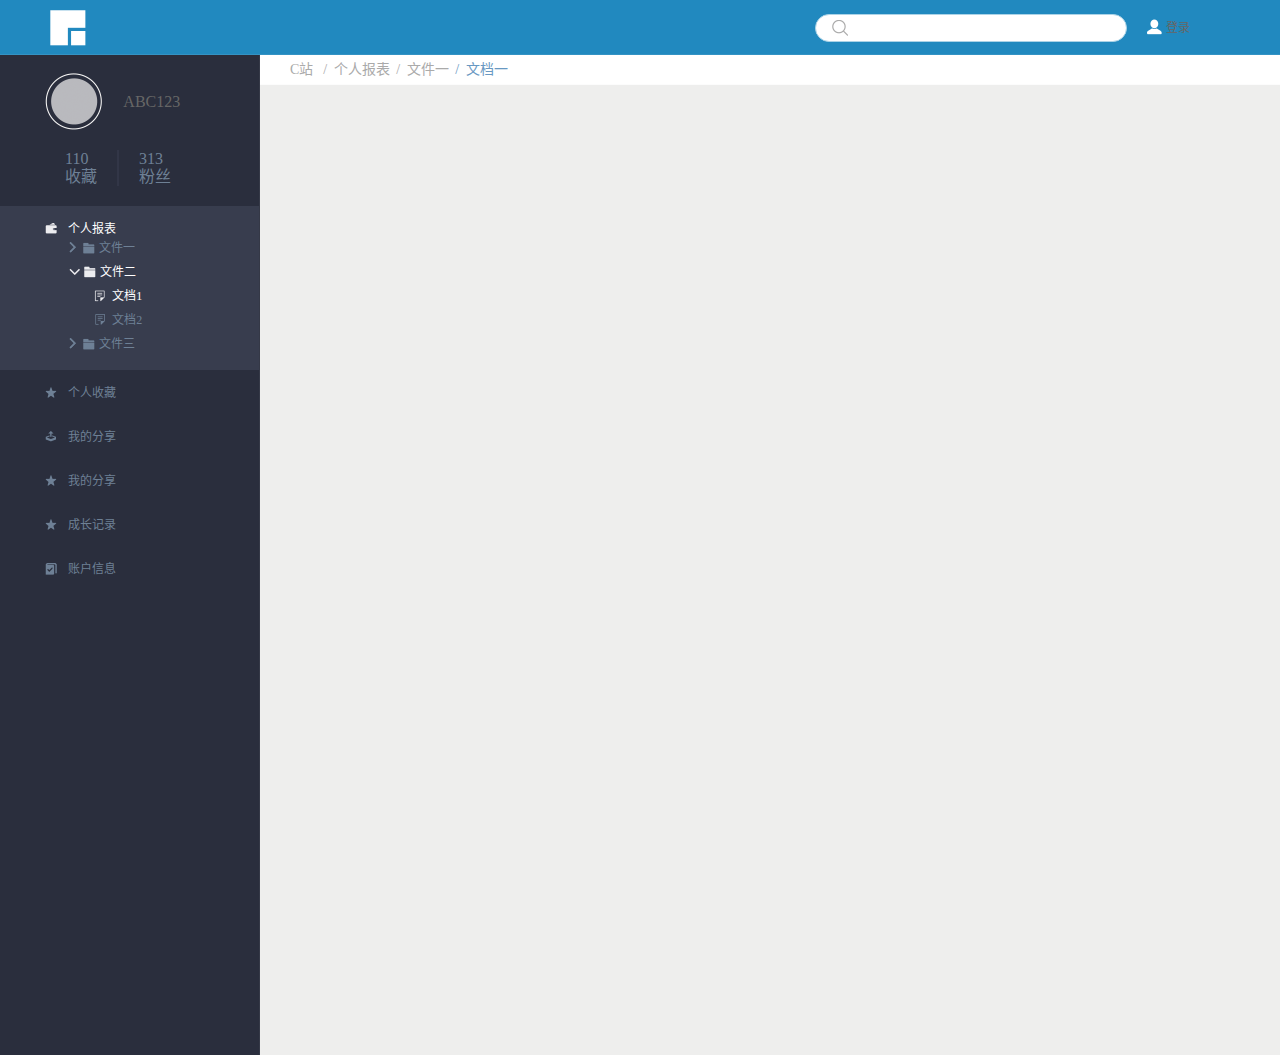
==== task9/index.html @ 03a0ac80 "添加任务9" ====
<!DOCTYPE html>
<html lang="zh-CN">
<head>
    <meta charset="UTF-8">
    <meta http-equiv="x-ua-compatible" content="IE=edge, chrome=1">
    <meta name="renderer" content="webkit">
    <title>task9</title>
    <link href="css/style.css"  rel="stylesheet">
</head>
<body>
	<header>
        <a href="#" class="logo fl">
        	<img src="images/logo.png" width="36" height="36" alt="">
        </a>
        <div class="login-box fr">
        	<div class="login-pic">
        		<img src="images/person.png" width="16" height="16" alt="">
        	</div>
        	<a href="#" class="login">登录</a>
        </div>
        <div class="search-box fr">
            <input type="text" class="search">
            <input type="submit" value="" class="search-submit">
        </div>   
    </header>
    <div class="container">
    	<div class="mainl fl fix">
    		<div class="avatar-box">
    			<div class="avatar">
    				<img src="images/avatar.png" width="57" height="57" alt="">
    			</div>
    			<a href="#" class="person-name">ABC123</a>
    		</div>
    		<div class="zl-box fix">
    			<a href="#">110<br/>收藏</a>
    			<a href="#">313<br/>粉丝</a>
    		</div>
    		<div class="l-list fix">
				<div class="item item-selected">
					<div class="item-icon item-icon1">
						<img src="images/l-list1.png" width="12" height="11" alt="">
					</div>
					<div class="item-text item-text1">个人报表</div>
					<div class="item-list">
						<dl>
							<dt>
								<div class="item-list-icon1"><img src="images/l-left.png" alt=""></div>
								<div class="item-list-icon2"><img src="images/l-box.png" alt=""></div>
								<div class="item-list-text">文件一</div>
							</dt>
						</dl>
						<dl>
							<dt>
								<div class="item-list-icon1 item-list-icon-down">
									<img src="images/l-down.png" alt="">
								</div>
								<div class="item-list-icon2"><img src="images/l-box1.png" alt=""></div>
								<div class="item-list-text item-list-text1">文件二</div>
							</dt>
							<dd>
								<div class="item-list-icon1">
									<img src="images/l-file1.png" alt="">
								</div>
								<div class="item-list-text item-list-text1">文档1</div>
							</dd>
							<dd>
								<div class="item-list-icon1">
									<img src="images/l-file.png" alt="">
								</div>
								<div class="item-list-text">文档2</div>
							</dd>
						</dl>
						<dl>
							<dt>
								<div class="item-list-icon1"><img src="images/l-left.png" alt=""></div>
								<div class="item-list-icon2"><img src="images/l-box.png" alt=""></div>
								<div class="item-list-text">文件三</div>
							</dt>
						</dl>
					</div>
				</div>
				<div class="item">
					<div class="item-icon item-icon1">
						<img src="images/l-list2.png" width="12" height="11" alt="">
					</div>
					<div class="item-text">个人收藏</div>
				</div>
				<div class="item">
					<div class="item-icon item-icon1">
						<img src="images/l-list3.png" width="12" height="11" alt="">
					</div>
					<div class="item-text">我的分享</div>
				</div>
				<div class="item">
					<div class="item-icon item-icon1">
						<img src="images/l-list2.png" width="12" height="11" alt="">
					</div>
					<div class="item-text">我的分享</div>
				</div>
				<div class="item">
					<div class="item-icon item-icon1">
						<img src="images/l-list2.png" width="12" height="11" alt="">
					</div>
					<div class="item-text">成长记录</div>
				</div>
				<div class="item">
					<div class="item-icon item-icon1">
						<img src="images/l-list4.png" width="12" height="12" alt="">
					</div>
					<div class="item-text">账户信息</div>
				</div>
    		</div>
    	</div>
    	<div class="mainr">
    		<div class="mainr-top">
    			<ul>
    				<li>
    					<a href="#">C站</a>
    				</li>
    				<li>
    					<a href="#">/&nbsp;&nbsp;个人报表</a>
    				</li>
    				<li>
    					<a href="#">/&nbsp;&nbsp;文件一</a>
    				</li>
    				<li class="on">
    					<a href="#">/&nbsp;&nbsp;文档一</a>
    				</li>
    			</ul>
    		</div>
    	</div>
    </div>
</body>
</html>
---- task9/css/style.css ----
/*整站样式*/
html,body,dl,dd,img,form,div,ul,ol,li,h1,h2,h3,h4,h5,h6,p{margin:0;padding:0; border:0;}
body{font-size: 12px;font-family: '微软雅黑', Arial;}
input{padding: 0;font-family: '微软雅黑', Arial;}
h1,h2,h3,h4,h5,h6{font-weight: normal;}
ul,ol,li{ list-style-type:none;}
img{border:0;vertical-align:middle}
select,input,select{vertical-align:middle;outline: none;}
table{border-collapse:collapse;border-spacing:0}
iframe{border:none;}
a:link{color:#666666;text-decoration:none;}
a:visited{/*color:#666666;*/text-decoration:none;}
a:hover{/*color:#0093ff;*/text-decoration:none;}
a:active{color:#0093ff;text-decoration:none;}
.h{display:none;visibility:visible;}
.wrap{border: 0;padding:0;width:1100px;margin:0 auto;*zoom:1;}
.wrap:after{clear: both;content:"";display: table;}
.c{clear:both;font-size:0;line-height:0;height:0;visibility:visible;}
.fix{*zoom:1;}
.fix:after{clear: both;content:"";display: table;}
.fl{float: left;}
.fr{float: right;}
.pors{position: relative;}
/*网页样式*/
header {
	box-sizing: border-box;
	width: 100%;
	min-width: 1200px;
	height: 55px;
	border-bottom: 1px solid #3493c4;
	padding: 0 90px 0 50px;
	background: #2189bf;
}
.logo {
	display: block;
	margin-top: 10px;
}
.login-box {
	margin-top: 18px;
}
.login-pic,.login {
	display: inline-block;
	*display: inline;
	*zoom: 1;
}
.login {
	font-family: '黑体',SimSun;
	font-size: 12px;
	color: #fff;
	vertical-align: middle;
}
.search-box {
	position: relative;
	margin: 14px 20px 0 0;
}
.search {
	width: 312px;
	height: 28px;
	line-height: 28px;
	padding-left: 40px;
	box-sizing: border-box;
	border-radius: 14px;
	border: 1px solid #abd3e7;
}
.search-submit {
	position: absolute;
	top: 6px;
	left: 17px;
	border: none;
	width: 16px;
	height: 16px;
	background: url(../images/search.png) no-repeat;
	cursor: pointer;
}
.container {
	min-width: 1200px;
	height: 1000px;/*暂时高度，调试用*/
}
.mainl {
	box-sizing: border-box;
	width: 260px;
	height: 100%;
	border-right: 1px solid #353947;
	background: #2a2e3d;
}
.avatar-box {
	/*text-align: center;*/
	margin-top: 18px;
}
.avatar {
	width: 57px;
	height: 57px;
	margin-left: 45px;
	display: inline-block;
	*display: inline;
	*zoom: 1;
	cursor: pointer;
}
.person-name {
	display: inline-block;
	*display: inline;
	*zoom: 1;
	font-family: '黑体',SimHei;
	font-size: 16px;
	color: #fff;
	vertical-align: middle;
	margin-left: 18px;
}
.zl-box {
	margin: 20px 0;
}
.zl-box a {
	display: block;
	float: left;
	padding: 0 20px;
}
.zl-box a:first-child {
	border-right: 2px solid #323647;
	margin-left: 45px;
}
.zl-box a {
	font-family: '黑体',SimHei;
	font-size: 16px;
	line-height: 18px;
	color: #6e8095;
}
.l-list {
	
}
.item {
	padding: 15px 0 15px 45px;
	box-sizing: border-box;
}
.item-selected {
	background: #383d4e;
}
.item-icon,.item-text {
	display: inline-block;
	*display: inline;
	*zoom: 1;
}
.item-text {
	font-family: '黑体',SimHei;
	font-size: 12px;
	line-height: 12px;
	color: #6e8095;
	vertical-align: middle;
	margin-left: 8px;
}
.item-text1 {
	color: #fff;
}
.item-list dl dt {
	padding: 5px 0;
}
.item-list dl {
	margin-left: 24px;
}
.item-list-icon1,.item-list-icon2,.item-list-text {
	display: inline-block;
	*display: inline;
	*zoom: 1;
}
.item-list-icon1 {
	margin-right: 4px;
}
.item-list-icon-down {
	margin-right: 1px;
}
.item-list-text {
	font-family: '黑体',SimHei;
	font-size: 12px;
	line-height: 12px;
	color: #6e8095;
	vertical-align: middle;
}
.item dl dd {
	margin-left: 25px;
	padding: 5px 0;
}
.item-list-text1 {
	color: #fff;
}
.mainr {
	height: 100%;
	overflow: hidden;
	background: #eeeeed;
}
.mainr-top {
	width: 100%;
	height: 30px;
	box-sizing: border-box;
	border-bottom: 1px solid #fcfcfc;
	background: #fff;
}
.mainr-top ul li {
	float: left;
	margin-right: 6px;
}
.mainr-top ul li:first-child {
	margin-right: 10px;
	margin-left: 30px;
}
.mainr-top li a {
	font-family: '黑体',SimHei;
	font-size: 14px;
	color: #aaaaaa;
	line-height: 30px;
}
.mainr-top li a:hover {
	color: #6898c2;
}
.mainr-top .on a {
	color: #6898c2;
}
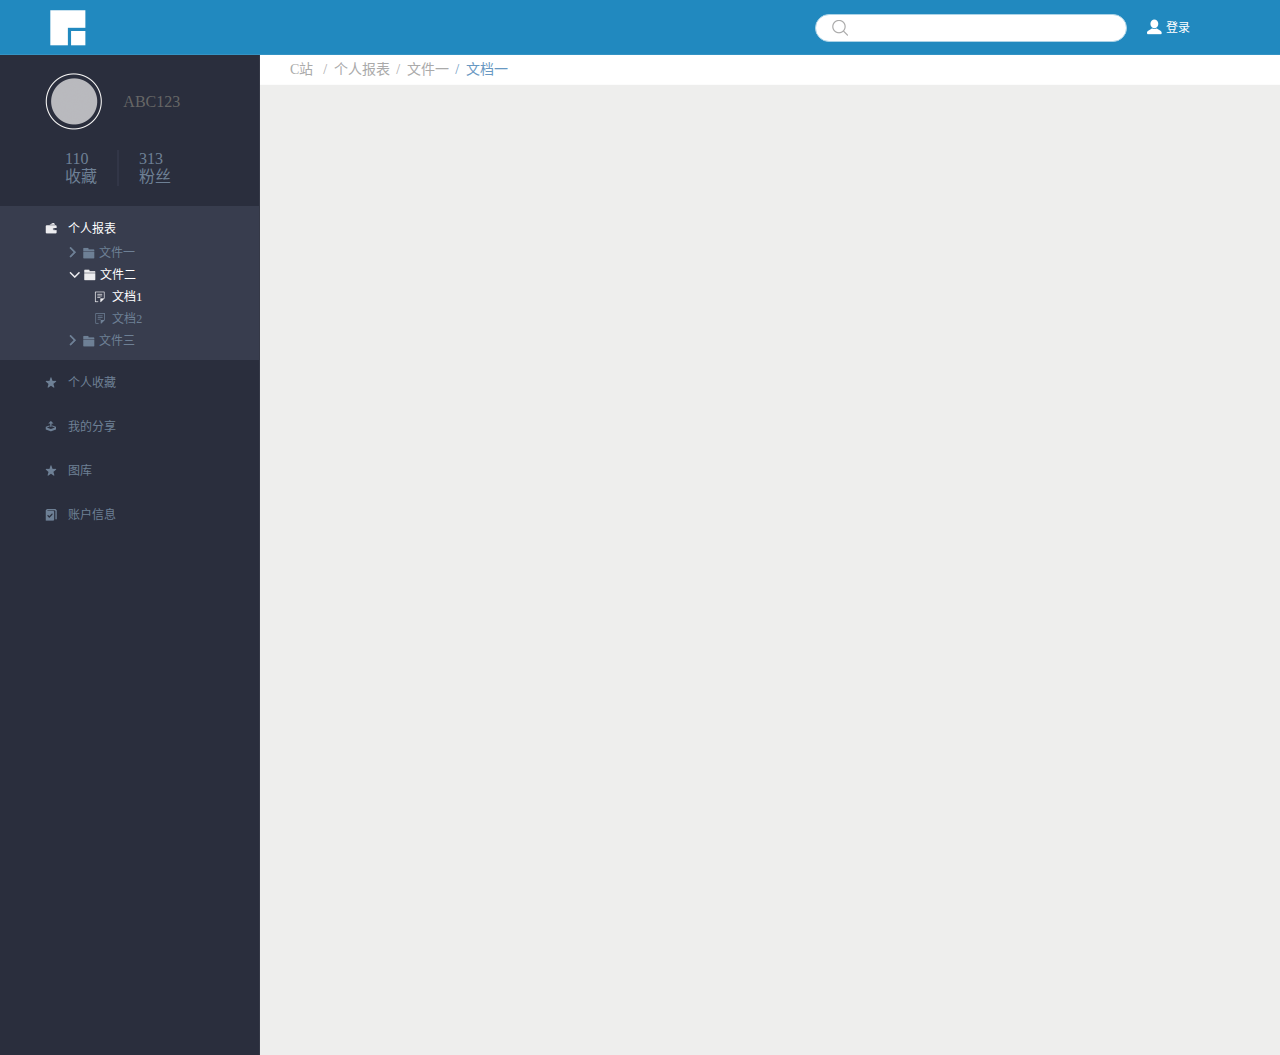
==== commit 66e7d7a9: "添加页面的注释，解释思路，优化下左边列表的方式" ====
--- a/task9/index.html
+++ b/task9/index.html
@@ -24,6 +24,7 @@
         </div>   
     </header>
     <div class="container">
+        <!-- 页面左边容器开始 -->
     	<div class="mainl fl fix">
     		<div class="avatar-box">
     			<div class="avatar">
@@ -35,12 +36,17 @@
     			<a href="#">110<br/>收藏</a>
     			<a href="#">313<br/>粉丝</a>
     		</div>
+            <!-- 列表容器开始 -->
     		<div class="l-list fix">
+                <!-- 列表开始 -->
 				<div class="item item-selected">
-					<div class="item-icon item-icon1">
-						<img src="images/l-list1.png" width="12" height="11" alt="">
-					</div>
-					<div class="item-text item-text1">个人报表</div>
+					<div class="item-box">
+                        <div class="item-icon item-icon1">
+                            <img src="images/l-list1.png" width="12" height="11" alt="">
+                        </div>
+                        <div class="item-text item-text1">个人报表</div>               
+                    </div>
+                    <!-- 列表下拉展示开始 -->
 					<div class="item-list">
 						<dl>
 							<dt>
@@ -78,39 +84,45 @@
 							</dt>
 						</dl>
 					</div>
+                    <!-- 列表下拉展示结束 -->
+				</div>
+                <!-- 列表结束 -->
+				<div class="item">
+                    <div class="item-box">
+                        <div class="item-icon item-icon1">
+                            <img src="images/l-list2.png" width="12" height="11" alt="">
+                        </div>
+                        <div class="item-text">个人收藏</div>
+                    </div>            
+                </div>
+				<div class="item">
+					<div class="item-box">
+                        <div class="item-icon item-icon1">
+                            <img src="images/l-list3.png" width="12" height="11" alt="">
+                        </div>
+                        <div class="item-text">我的分享</div>               
+                    </div>
 				</div>
 				<div class="item">
-					<div class="item-icon item-icon1">
-						<img src="images/l-list2.png" width="12" height="11" alt="">
-					</div>
-					<div class="item-text">个人收藏</div>
+					<div class="item-box">
+                        <div class="item-icon item-icon1">
+                            <img src="images/l-list2.png" width="12" height="11" alt="">
+                        </div>
+                        <div class="item-text">图库</div>               
+                    </div>
 				</div>
 				<div class="item">
-					<div class="item-icon item-icon1">
-						<img src="images/l-list3.png" width="12" height="11" alt="">
-					</div>
-					<div class="item-text">我的分享</div>
-				</div>
-				<div class="item">
-					<div class="item-icon item-icon1">
-						<img src="images/l-list2.png" width="12" height="11" alt="">
-					</div>
-					<div class="item-text">我的分享</div>
-				</div>
-				<div class="item">
-					<div class="item-icon item-icon1">
-						<img src="images/l-list2.png" width="12" height="11" alt="">
-					</div>
-					<div class="item-text">成长记录</div>
-				</div>
-				<div class="item">
-					<div class="item-icon item-icon1">
-						<img src="images/l-list4.png" width="12" height="12" alt="">
-					</div>
-					<div class="item-text">账户信息</div>
+					<div class="item-box">
+                        <div class="item-icon item-icon1">
+                            <img src="images/l-list4.png" width="12" height="12" alt="">
+                        </div>
+                        <div class="item-text">账户信息</div>                   
+                    </div>
 				</div>
     		</div>
+            <!-- 列表容器结束 -->
     	</div>
+        <!-- 页面左边容器结束 -->
     	<div class="mainr">
     		<div class="mainr-top">
     			<ul>
--- a/task9/css/style.css
+++ b/task9/css/style.css
@@ -43,7 +43,7 @@
 	*display: inline;
 	*zoom: 1;
 }
-.login {
+a.login {
 	font-family: '黑体',SimSun;
 	font-size: 12px;
 	color: #fff;
@@ -127,8 +127,12 @@
 .l-list {
 	
 }
+.item-box {
+	margin: 10px 0;
+	cursor: pointer;
+}
 .item {
-	padding: 15px 0 15px 45px;
+	padding:5px 0 5px 45px;
 	box-sizing: border-box;
 }
 .item-selected {
@@ -151,7 +155,8 @@
 	color: #fff;
 }
 .item-list dl dt {
-	padding: 5px 0;
+	margin: 8px 0;
+	cursor: pointer;
 }
 .item-list dl {
 	margin-left: 24px;
@@ -175,8 +180,8 @@
 	vertical-align: middle;
 }
 .item dl dd {
-	margin-left: 25px;
-	padding: 5px 0;
+	margin: 5px 0 8px 25px;
+	cursor: pointer;
 }
 .item-list-text1 {
 	color: #fff;
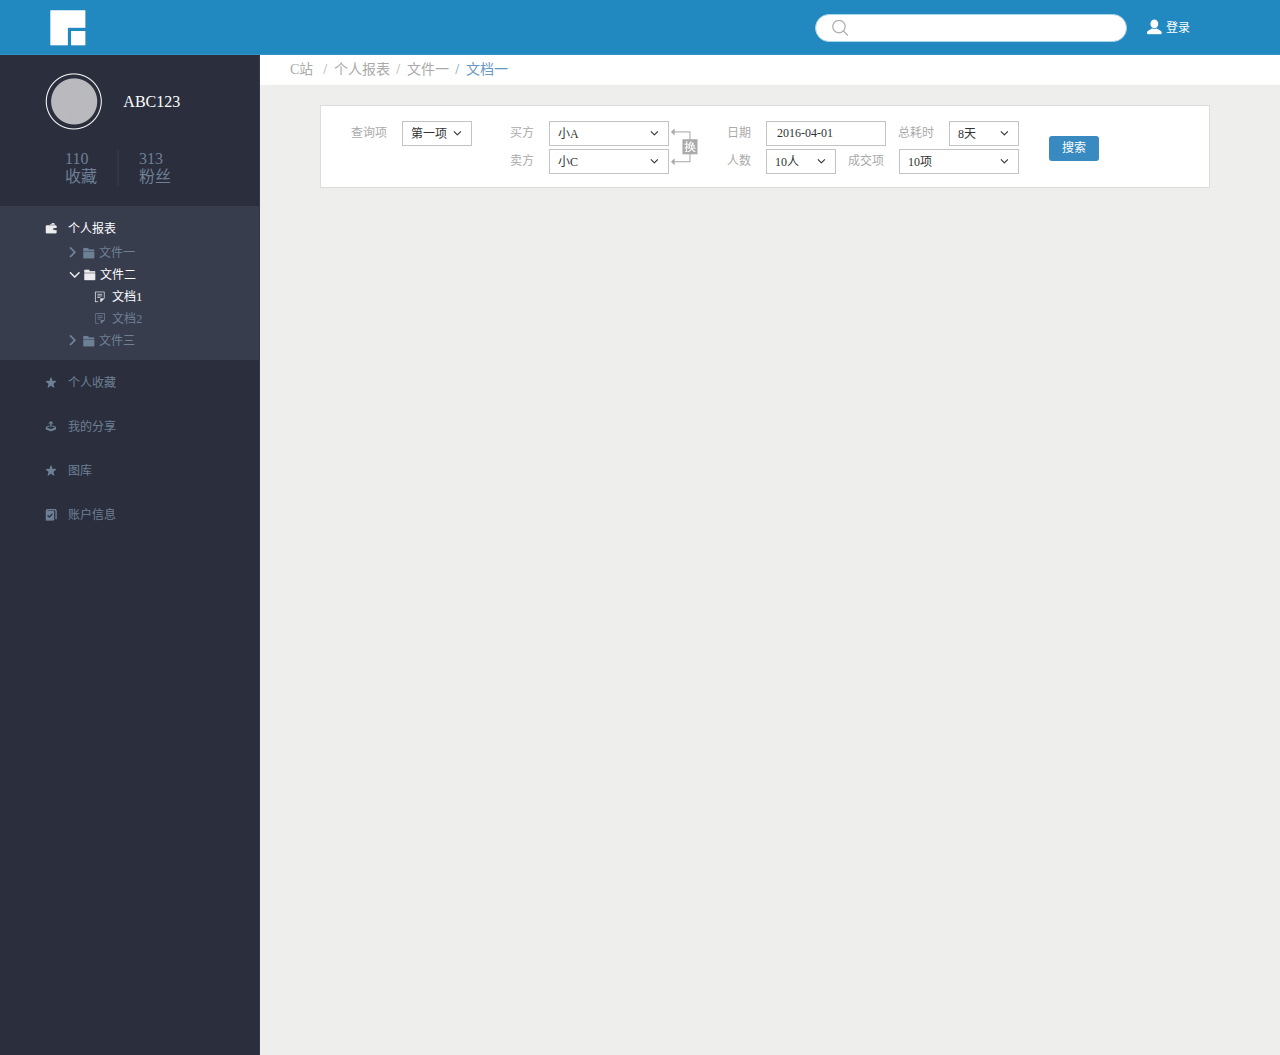
==== commit 9169851c: "添加页面右侧的第一栏内容,修改了右边容器到左边的间距" ====
--- a/task9/index.html
+++ b/task9/index.html
@@ -123,6 +123,7 @@
             <!-- 列表容器结束 -->
     	</div>
         <!-- 页面左边容器结束 -->
+        <!-- 右边容器开始 -->
     	<div class="mainr">
     		<div class="mainr-top">
     			<ul>
@@ -140,7 +141,125 @@
     				</li>
     			</ul>
     		</div>
+    		<!-- 右边固定宽度容器开始 -->
+    		<div class="mainr-box fix">
+    			<!-- 右边搜索内容开始 -->
+    			<div class="mainr-box1 fix">
+    				<div class="mainr-box1-bg">
+    					<img src="images/r-m-1.png" alt="">
+    				</div>
+    				<!-- 搜索选项上开始 -->
+    				<div class="select-box select-box1 fix">
+    					<p>查询项</p>
+    					<form class="mainr-box1-jg1"> 
+    						<a class="btn-select btn-select1" id="btn_select"> 
+    							<span class="cur-select">第一项</span> 
+    							<select> 
+    								<option>第一项</option>
+    					    		<option>第二项</option> 
+    					    		<option>第三项</option> 
+    					    		<option>第四项</option> 
+    					    		<option>第五项</option> 
+    							</select> 
+    						</a> 
+    					</form>
+    					<p>买方</p>
+    					<form class="mainr-box1-jg2"> 
+    						<a class="btn-select btn-select2" id="btn_select"> 
+    							<span class="cur-select">小A</span> 
+    							<select> 
+    								<option>小A</option>
+    								<option>小B</option>
+    					    		<option>小C</option> 
+    					    		<option>小D</option> 
+    					    		<option>小E</option> 
+    					    		<option>小F</option> 
+    							</select> 
+    						</a> 
+    					</form>
+    					<p>日期</p>
+    					<form class="mainr-box1-jg3">
+    						<input type="text" value="2016-04-01" >
+    					</form>
+    					<p>总耗时</p>
+    					<form> 
+    						<a class="btn-select btn-select1" id="btn_select"> 
+    							<span class="cur-select">8天</span> 
+    							<select> 
+    								<option>8天</option> 
+    								<option>10天</option> 
+    								<option>12天</option> 
+    								<option>14天</option> 
+    							</select> 
+    						</a> 
+    					</form>
+    				</div>
+    				<!-- 搜索选项上结束 -->
+    				<!-- 搜索选项下开始 -->
+    				<div class="select-box select-box2 fix">
+    					<p>卖方</p>
+    					<form class="mainr-box1-jg4"> 
+    						<a class="btn-select btn-select2" id="btn_select"> 
+    							<span class="cur-select">小C</span> 
+    							<select> 
+    								<option>小A</option>
+    								<option>小B</option>
+    					    		<option>小C</option> 
+    					    		<option>小D</option> 
+    					    		<option>小E</option> 
+    					    		<option>小F</option> 
+    							</select> 
+    						</a> 
+    					</form>
+    					<p>人数</p>
+    					<form class="mainr-box1-jg5">
+    						<a class="btn-select btn-select1" id="btn_select"> 
+    							<span class="cur-select">10人</span> 
+    							<select> 
+    								<option>10人</option> 
+    								<option>20人</option> 
+    								<option>40人</option> 
+    								<option>50人</option> 
+    								<option>60人</option> 
+    							</select> 
+    						</a> 
+    					</form>
+    					<p>成交项</p>
+    					<form>
+    						<a class="btn-select btn-select2" id="btn_select"> 
+    							<span class="cur-select">10项</span> 
+    							<select> 
+    								<option>10项</option> 
+    								<option>20项</option> 
+    								<option>30项</option> 
+    								<option>40项</option> 
+    							</select> 
+    						</a> 
+    					</form>
+    				</div>
+    				<!-- 搜索选项下结束 -->
+    				<input type="submit" value="搜索" class="mainr-box1-submit">
+    			</div>
+    			<!-- 右边搜索内容结束 -->
+    		</div>
+    		<!-- 右边固定宽度容器结束 -->
     	</div>
+    	<!-- 右边容器结束 -->
     </div>
+    <script>
+        var $$ = function (id) { 
+        return document.getElementById(id); 
+        } 
+        window.onload = function () { 
+            var btnSelect = $$("btn_select"); 
+            var curSelect = btnSelect.getElementsByTagName("span")[0]; 
+            var oSelect = btnSelect.getElementsByTagName("select")[0]; 
+            var aOption = btnSelect.getElementsByTagName("option"); 
+            oSelect.onchange = function () { 
+            var text=oSelect.options[oSelect.selectedIndex].text; 
+            curSelect.innerHTML = text; 
+            } 
+        } 
+    </script>    
 </body>
 </html>--- a/task9/css/style.css
+++ b/task9/css/style.css
@@ -96,7 +96,7 @@
 	*zoom: 1;
 	cursor: pointer;
 }
-.person-name {
+a.person-name {
 	display: inline-block;
 	*display: inline;
 	*zoom: 1;
@@ -217,4 +217,121 @@
 }
 .mainr-top .on a {
 	color: #6898c2;
+}
+.mainr-box {
+	box-sizing: border-box;
+	width: 890px;
+	margin:20px 0 0 60px;
+}
+.mainr-box1 {
+	box-sizing: border-box;
+	background: #fff;
+	border: 1px solid #dddbdd;
+    position: relative;
+    padding-bottom: 10px;
+}
+.mainr-box1 > ul > li {
+	float: left;
+	margin-top: 15px;
+}
+.select-box {
+	margin-left: 30px;
+}
+.select-box1 {
+	margin-top: 15px;
+}
+.select-box2 {
+	margin-left: 189px;
+}
+.btn-select { 
+	box-sizing: border-box;
+    position: relative; 
+    display: inline-block; 
+    width: 70px; 
+    height: 25px;
+    border: 1px solid #c2c3c4;  
+    font: 12px/25px "黑体",SimHei; 
+    color: #323333; 
+    
+}
+.btn-select1 {
+	background: url(../images/r-down.png) no-repeat 50px center;
+}
+.btn-select2 {
+	width: 120px;
+	background: url(../images/r-down.png) no-repeat 100px center;
+} 
+.btn-select .cur-select { 
+    position: absolute; 
+    display: block; 
+    width: 70px; 
+    height: 25px; 
+    line-height: 25px; 
+    text-indent: 8px; 
+} 
+.btn-select:hover { 
+     background-image: url(../images/r-down-1.png);
+     background-repeat: no-repeat; 
+}
+.select-box > form {
+	float: left;
+} 
+.btn-select select { 
+    position: absolute; 
+    top: 0; 
+    left: 0; 
+    width: 100%; 
+    height: 25px; 
+    opacity: 0; 
+    filter: alpha(opacity: 0;); 
+    font: 12px/25px "黑体",SimHei; 
+    color: #323333; 
+} 
+.btn-select select option { 
+    text-indent: 10px;
+}
+.select-box > p {
+	font: 12px/25px "黑体",SimHei;
+	color: #aaa;
+	float: left;
+	margin-right: 15px;
+}
+.select-box form > input {
+	box-sizing: border-box;
+	width: 120px;
+	height: 25px;
+	font: 12px/25px "黑体",SimHei; 
+	color: #323333;
+	border: 1px solid #c2c3c4;
+	text-indent: 10px;
+}
+.mainr-box1-bg {
+    position: absolute;
+    top: 22px;
+    left: 350px;
+    width: 27px;
+    height: 37px;
+}
+.mainr-box1-jg1 {
+	margin-right: 38px;
+}
+.mainr-box1-jg2,.mainr-box1-jg4 {
+	margin-right: 58px;
+}
+.mainr-box1-jg3,.mainr-box1-jg5 {
+	margin-right: 12px;
+}
+.mainr-box1-submit {
+    position: absolute;
+    top: 30px;
+    right: 110px;
+    width: 50px;
+    height: 25px;
+    border-radius: 3px;
+    border: none;
+    background: #388ac1;
+    cursor: pointer;
+    color: #fff;
+    font: 12px/25px "黑体",SimHei;
+    text-align: center;
 }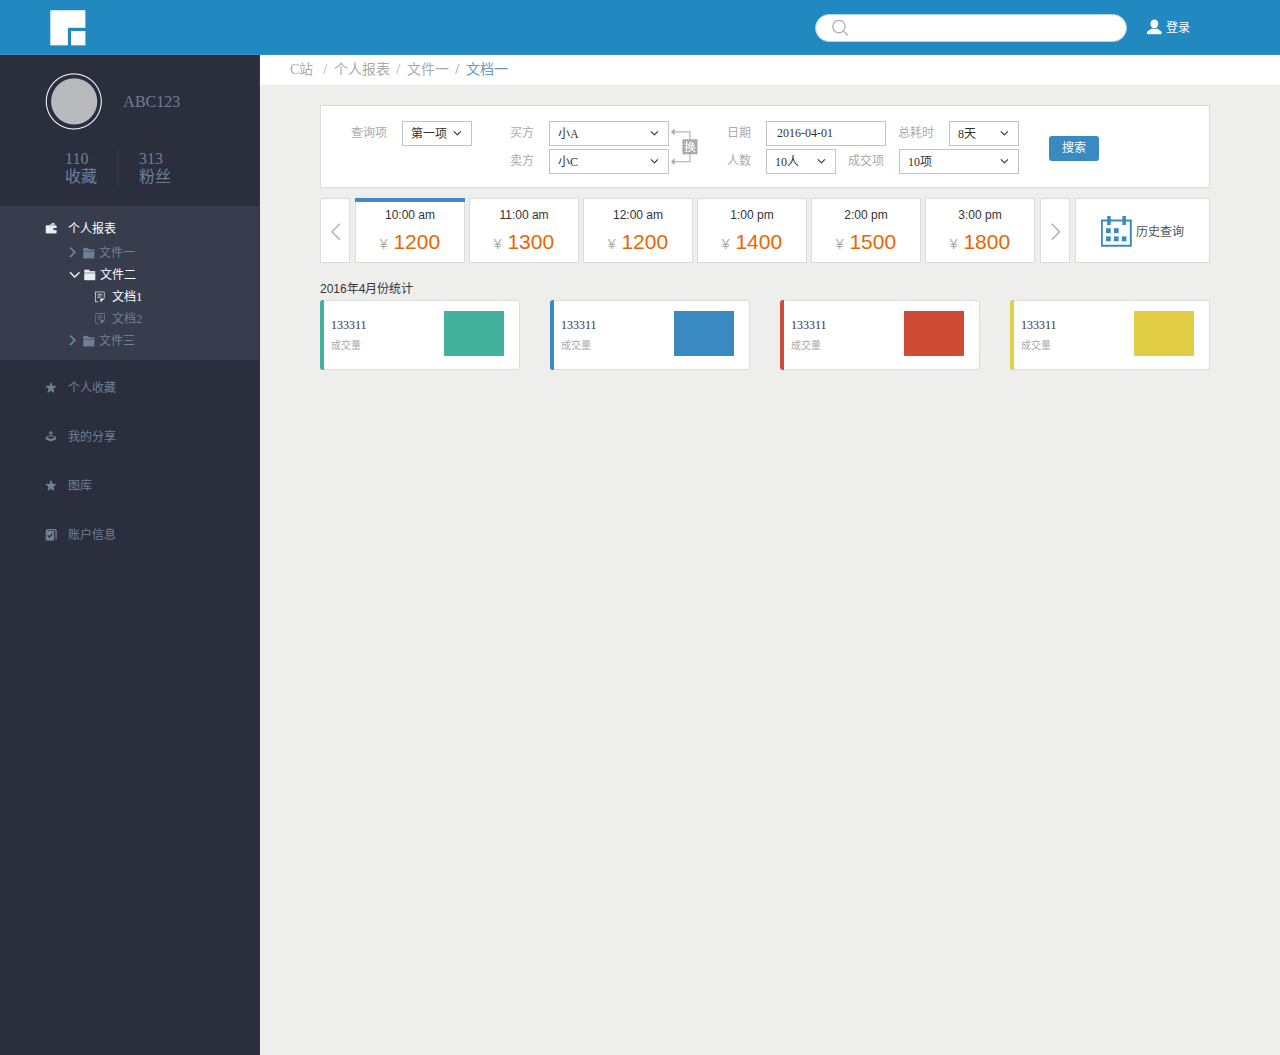
==== commit ded4caec: "添加右边第二第三个板块，修改字体bug，增加些交互" ====
--- a/task9/index.html
+++ b/task9/index.html
@@ -241,6 +241,115 @@
     				<input type="submit" value="搜索" class="mainr-box1-submit">
     			</div>
     			<!-- 右边搜索内容结束 -->
+    			<!-- 页面右边第二板块内容开始 -->
+    			<div class="mainr-box2 fix">
+    				<!-- 列表开始 -->
+    				<div class="mainr-box2-left fl fix">
+    					<div class="mainr-box2-icon mainr-box2-icon1 fl">
+    						<img src="images/r-m2-left.png" alt="">
+    					</div>
+    					<ul class="fix fl">
+    						<li class="on">
+    							<p>10:00 am</p>
+    							<h3>
+    								<span>&yen;</span>
+    								1200
+    							</h3>
+    							<i></i>
+    						</li>
+    						<li>
+    							<p>11:00 am</p>
+    							<h3>
+    								<span>&yen;</span>
+    								1300
+    							</h3>
+    							<i></i>
+    						</li>
+    						<li>
+    							<p>12:00 am</p>
+    							<h3>
+    								<span>&yen;</span>
+    								1200
+    							</h3>
+    							<i></i>
+    						</li>
+    						<li>
+    							<p>1:00 pm</p>
+    							<h3>
+    								<span>&yen;</span>
+    								1400
+    							</h3>
+    							<i></i>
+    						</li>
+    						<li>
+    							<p>2:00 pm</p>
+    							<h3>
+    								<span>&yen;</span>
+    								1500
+    							</h3>
+    							<i></i>
+    						</li>
+    						<li>
+    							<p>3:00 pm</p>
+    							<h3>
+    								<span>&yen;</span>
+    								1800
+    							</h3>
+    							<i></i>
+    						</li>
+    					</ul>
+    					<div class="mainr-box2-icon mainr-box2-icon2 fr">
+    						<img src="images/r-m2-right.png" alt="">
+    					</div>
+    				</div>
+    				<!-- 列表结束 -->
+    				<div class="mainr-box2-right fl">
+    					<img src="images/r-m2-1.png" alt="" class="mainr-box2-icon3">
+    					<span>历史查询</span>
+    				</div>
+    			</div>
+    			<!-- 页面右边第二板块内容结束 -->
+    			<!-- 页面右边第三板块内容开始 -->
+    			<div class="mainr-box3-cont fix">
+    				<h2>2016年4月份统计</h2>
+    				<div class="mainr-box3 fix">
+    					<ul>
+    						<li>
+    							<div class="mainr-box3-textl fl">
+    								<h3>133311</h3>
+    								<p>成交量</p>
+    							</div>
+    							<div class="mainr-box3-textr mainr-box3-color1 fr"></div>
+    							<i class="mainr-box3-color1"></i>
+    						</li>
+    						<li>
+    							<div class="mainr-box3-textl fl">
+    								<h3>133311</h3>
+    								<p>成交量</p>
+    							</div>
+    							<div class="mainr-box3-textr mainr-box3-color2 fr"></div>
+    							<i class="mainr-box3-color2"></i>
+    						</li>
+    						<li>
+    							<div class="mainr-box3-textl fl">
+    								<h3>133311</h3>
+    								<p>成交量</p>
+    							</div>
+    							<div class="mainr-box3-textr mainr-box3-color3 fr"></div>
+    							<i class="mainr-box3-color3"></i>
+    						</li>
+    						<li>
+    							<div class="mainr-box3-textl fl">
+    								<h3>133311</h3>
+    								<p>成交量</p>
+    							</div>
+    							<div class="mainr-box3-textr mainr-box3-color4 fr"></div>
+    							<i class="mainr-box3-color4"></i>
+    						</li>
+    					</ul>
+    				</div>
+    			</div>
+    			<!-- 页面右边第三板块内容结束 -->
     		</div>
     		<!-- 右边固定宽度容器结束 -->
     	</div>
--- a/task9/css/style.css
+++ b/task9/css/style.css
@@ -102,9 +102,15 @@
 	*zoom: 1;
 	font-family: '黑体',SimHei;
 	font-size: 16px;
-	color: #fff;
+	color: #6e8095;
 	vertical-align: middle;
 	margin-left: 18px;
+}
+.avatar:hover {
+	opacity: .8;
+}
+a.person-name:hover {
+	color: #fff;
 }
 .zl-box {
 	margin: 20px 0;
@@ -124,19 +130,27 @@
 	line-height: 18px;
 	color: #6e8095;
 }
+.zl-box a:hover {
+	color: #fff;
+}
 .l-list {
 	
 }
 .item-box {
 	margin: 10px 0;
-	cursor: pointer;
 }
 .item {
-	padding:5px 0 5px 45px;
-	box-sizing: border-box;
+	padding: 5px 0 5px 45px;
+	margin: 5px 0; 
+	box-sizing: border-box;
+	cursor: pointer;
+}
+.item:hover {
+	background: #383d4e;
 }
 .item-selected {
 	background: #383d4e;
+	cursor: default;
 }
 .item-icon,.item-text {
 	display: inline-block;
@@ -334,4 +348,164 @@
     color: #fff;
     font: 12px/25px "黑体",SimHei;
     text-align: center;
+}
+.mainr-box1-submit:hover {
+	opacity: .95;
+}
+.mainr-box2 {
+	box-sizing: border-box;
+	margin-top: 10px;
+
+}
+.mainr-box2-icon1,.mainr-box2-icon2 {
+	box-sizing: border-box;
+	width: 30px;
+	height: 65px;
+	border: 1px solid #dadcde;
+	background: #fff;
+	text-align: center;
+	line-height: 65px;
+	cursor: pointer;
+}
+.mainr-box2-icon > img {
+	display: inline-block;
+	*display: inline;
+	*zoom: 1;
+}
+.mainr-box2-left ul li {
+	position: relative;
+	margin-left: 4px;
+	float: left;
+	width: 110px;
+	height: 65px;
+	box-sizing: border-box;
+	border: 1px solid #dadcde;
+	background: #fff;
+	cursor: pointer;
+}
+.mainr-box2-left ul li:hover i {
+	display: block;
+}
+.mainr-box2-left ul li:first-child {
+	margin-left: 5px;
+}
+.mainr-box2-left ul li:last-child {
+	margin-right: 5px;
+}
+.mainr-box2-left li > p {
+	font: 12px/12px '微软雅黑', Arial;
+	color: #323333;
+	text-align: center;
+	margin-top: 10px;
+}
+.mainr-box2-left li > h3 {
+	font: 21px/21px '微软雅黑', Arial;
+	color: #ec6500;
+	text-align: center;
+	margin-top: 10px;
+}
+.mainr-box2-left li > h3 span {
+	font-size: 14px;
+	line-height: 14px;
+	color: #adadad;
+}
+.mainr-box2-left li > i {
+	position: absolute;
+	padding: 0 1px;
+	width: 100%;
+	height: 4px;
+	top: -1px;
+	left: -1px;
+	background: #4388c8;
+	display: none;
+}
+.mainr-box2-left .on i {
+	display: block;
+}
+.mainr-box2-right {
+	width: 135px;
+	height: 65px;
+	box-sizing: border-box;
+	margin-left: 5px;
+	background: #fff;
+	border: 1px solid #dadcde;
+	text-align: center;
+	line-height: 65px;
+}
+.mainr-box2-right span,.mainr-box2-icon3 {
+	display: inline-block;
+	*display: inline;
+	*zoom: 1;
+}
+.mainr-box2-right span {
+	font: 12px/12px '微软雅黑', Arial;
+	color: #535353;
+	vertical-align: middle;
+	cursor: pointer;
+}
+.mainr-box3-cont {
+	box-sizing: border-box;
+	margin-top: 20px;
+}
+.mainr-box3-cont > h2 {
+	font: 12px/12px '微软雅黑', Arial;
+	color: #323333;
+}
+.mainr-box3 {
+	box-sizing: border-box;
+	margin-top: 5px;
+}
+.mainr-box3 ul li:after{clear: both;content:"";display: table;}
+.mainr-box3 ul li {
+	position: relative;
+	box-sizing: border-box;
+	width: 200px;
+	height: 70px;
+	border: 1px solid #dadcde;
+	border-radius: 3px;
+	float: left;
+	background: #fff;
+	margin-left: 30px;
+	cursor: pointer;
+}
+.mainr-box3 ul li:first-child {
+	margin-left: 0;
+}
+.mainr-box3 li > i {
+	position: absolute;
+	top: -1px;
+	left: -1px;
+	width: 4px;
+	height: 100%;
+	padding: 1px 0;
+	border-radius: 3px 0 0 3px;
+}
+.mainr-box3-textr {
+	width: 60px;
+	height: 45px;
+	margin: 10px 15px 0 0;
+}
+.mainr-box3-color1 {
+	background: #43b29d;
+}
+.mainr-box3-color2 {
+	background: #388ac1;
+}
+.mainr-box3-color3 {
+	background: #d04b36;
+}
+.mainr-box3-color4 {
+	background: #e2cd47;
+}
+.mainr-box3-textl {
+	margin: 18px 0 0 10px;
+}
+.mainr-box3-textl h3 {
+	font: 12px/12px '黑体', SimHei;
+	color: #323333;
+}
+.mainr-box3-textl p {
+	font: 10px/10px '黑体', SimHei;
+	color: #aaa;
+	margin-top: 10px;
 }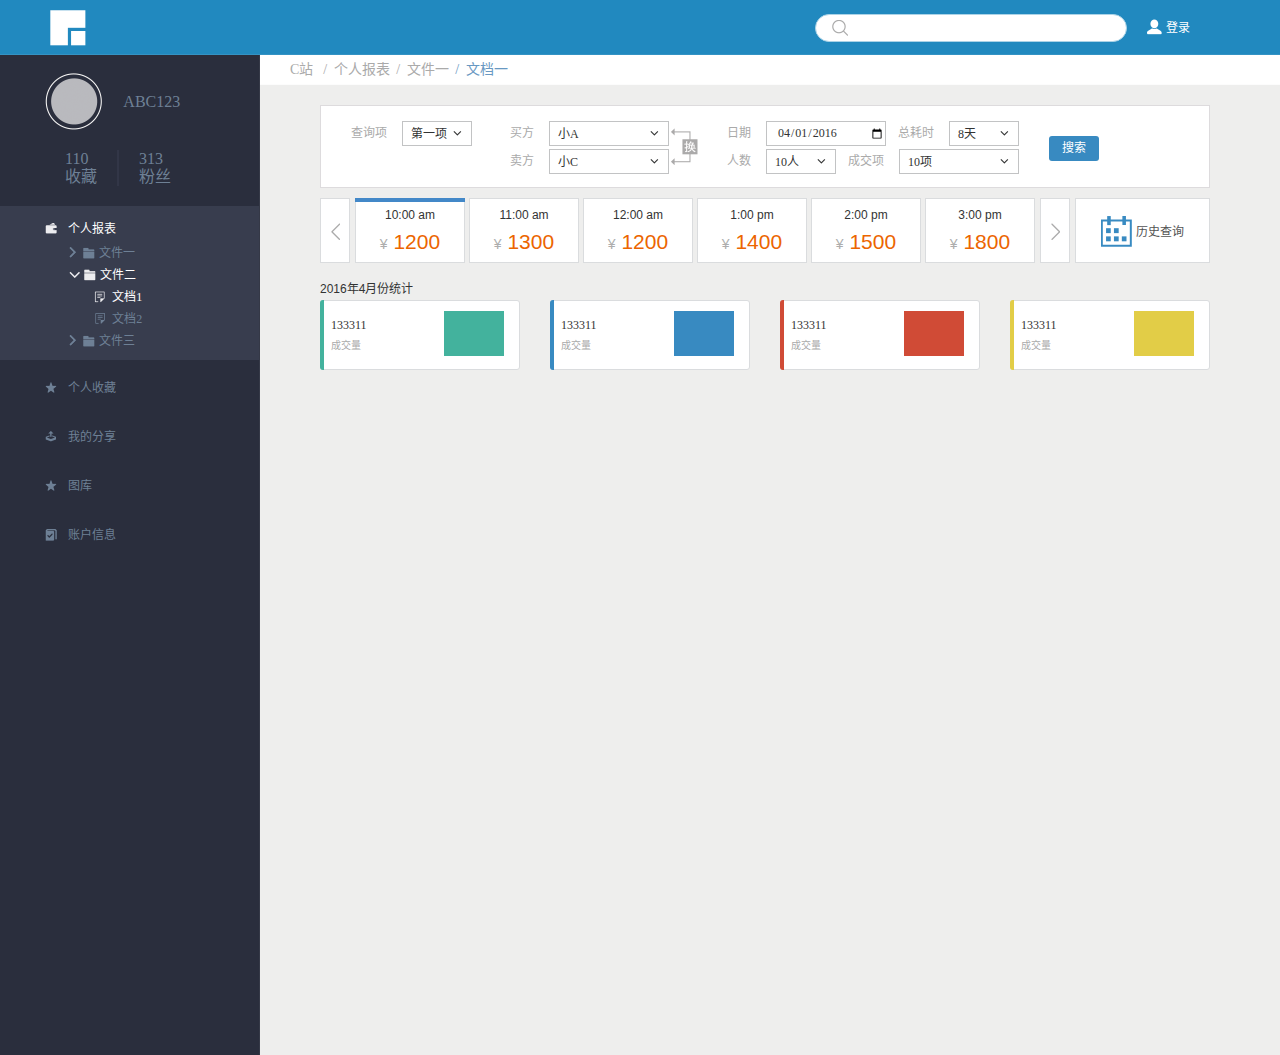
==== commit 5e4c9e1f: "第一个板块的input修改type类型修改" ====
--- a/task9/index.html
+++ b/task9/index.html
@@ -179,7 +179,7 @@
     					</form>
     					<p>日期</p>
     					<form class="mainr-box1-jg3">
-    						<input type="text" value="2016-04-01" >
+    						<input type="date" value="2016-04-01" >
     					</form>
     					<p>总耗时</p>
     					<form> 
--- a/task9/css/style.css
+++ b/task9/css/style.css
@@ -113,7 +113,7 @@
 	color: #fff;
 }
 .zl-box {
-	margin: 20px 0;
+	margin-top: 20px;
 }
 .zl-box a {
 	display: block;
@@ -134,7 +134,7 @@
 	color: #fff;
 }
 .l-list {
-	
+	margin-top: 20px;
 }
 .item-box {
 	margin: 10px 0;
@@ -317,7 +317,7 @@
 	font: 12px/25px "黑体",SimHei; 
 	color: #323333;
 	border: 1px solid #c2c3c4;
-	text-indent: 10px;
+	text-indent: 5px;
 }
 .mainr-box1-bg {
     position: absolute;
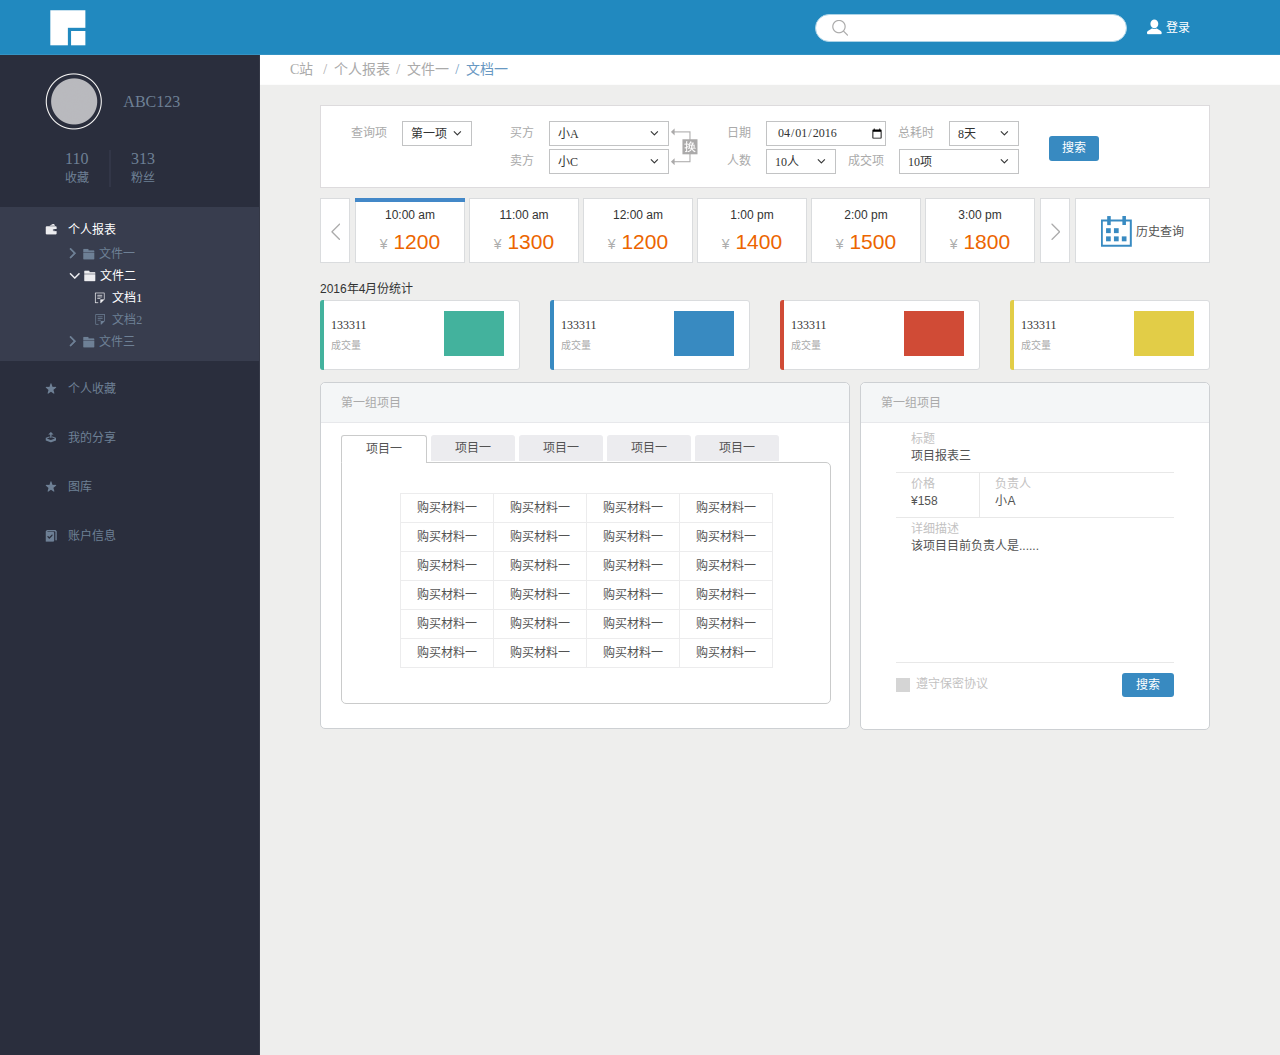
==== commit dab715f5: "添加一些动画效果，板块4的添加" ====
--- a/task9/index.html
+++ b/task9/index.html
@@ -33,8 +33,8 @@
     			<a href="#" class="person-name">ABC123</a>
     		</div>
     		<div class="zl-box fix">
-    			<a href="#">110<br/>收藏</a>
-    			<a href="#">313<br/>粉丝</a>
+    			<a href="#">110<br/><span>收藏</span></a>
+    			<a href="#">313<br/><span>粉丝</span></a>
     		</div>
             <!-- 列表容器开始 -->
     		<div class="l-list fix">
@@ -350,6 +350,95 @@
     				</div>
     			</div>
     			<!-- 页面右边第三板块内容结束 -->
+    			<!-- 页面右边第四板块内容开始 -->
+    			<div class="mainr-box4 fix">
+    				<!-- 第一组项目开始 -->
+    				<div class="mainr-box4l fl">
+    					<h2 class="mainr-box4l-h2">第一组项目</h2>
+    					<ul class="fl">
+    						<li class="on">项目一<i></i></li>
+    						<li>项目一<i></i></li>
+    						<li>项目一<i></i></li>
+    						<li>项目一<i></i></li>
+    						<li>项目一<i></i></li>
+    					</ul>
+    					<div class="table-box fl">
+    						<table>
+    							<tr>
+    								<td>购买材料一</td>
+    								<td>购买材料一</td>
+    								<td>购买材料一</td>
+    								<td>购买材料一</td>
+    							</tr>
+    							<tr>
+    								<td>购买材料一</td>
+    								<td>购买材料一</td>
+    								<td>购买材料一</td>
+    								<td>购买材料一</td>
+    							</tr>
+    							<tr>
+    								<td>购买材料一</td>
+    								<td>购买材料一</td>
+    								<td>购买材料一</td>
+    								<td>购买材料一</td>
+    							</tr>
+    							<tr>
+    								<td>购买材料一</td>
+    								<td>购买材料一</td>
+    								<td>购买材料一</td>
+    								<td>购买材料一</td>
+    							</tr>
+    							<tr>
+    								<td>购买材料一</td>
+    								<td>购买材料一</td>
+    								<td>购买材料一</td>
+    								<td>购买材料一</td>
+    							</tr>
+    							<tr>
+    								<td>购买材料一</td>
+    								<td>购买材料一</td>
+    								<td>购买材料一</td>
+    								<td>购买材料一</td>
+    							</tr>
+    						</table>
+    					</div>
+    				</div>
+    				<!-- 第一组项目结束 -->
+    				<div class="mainr-box4r fr">
+    					<h2 class="mainr-box4l-h2">第一组项目</h2>
+    					<div class="mainr-box4r-main">
+    						<section>
+    							<h3>标题</h3>
+    							<p>项目报表三</p>
+    						</section>
+    						<section>
+    							<div class="sectionl">
+    								<h3>价格</h3>
+    								<p>&yen;158</p>
+    							</div>
+    							<div class="sectionr">
+    								<h3>负责人</h3>
+    								<p>小A</p>
+    							</div>
+    						</section>
+    						<section class="section1">
+    							<h3>详细描述</h3>
+    							<p>该项目目前负责人是......</p>
+    						</section>
+    						<form class="mainr-box4r-search fix">
+    							<div class="checkbox-box">
+    								<input type="checkbox" id="checkbox1" value="1" >
+    								<label for="checkbox1"></label>
+    							</div>
+    							<p>
+    								遵守保密协议
+    							</p>
+    							<input type="submit" value="搜索" >
+    						</form>
+    					</div>
+    				</div>
+    			</div>
+    			<!-- 页面右边第四板块内容结束 -->
     		</div>
     		<!-- 右边固定宽度容器结束 -->
     	</div>
--- a/task9/css/style.css
+++ b/task9/css/style.css
@@ -95,6 +95,8 @@
 	*display: inline;
 	*zoom: 1;
 	cursor: pointer;
+	-webkit-transition: opacity .3s ease-out,border-color .3s ease-out;
+	transition: opacity .3s ease-out,border-color .3s ease-out;
 }
 a.person-name {
 	display: inline-block;
@@ -105,6 +107,8 @@
 	color: #6e8095;
 	vertical-align: middle;
 	margin-left: 18px;
+	-webkit-transition: color .3s ease-out,border-color .3s ease-out;
+	transition: color .3s ease-out,border-color .3s ease-out;
 }
 .avatar:hover {
 	opacity: .8;
@@ -129,6 +133,12 @@
 	font-size: 16px;
 	line-height: 18px;
 	color: #6e8095;
+	-webkit-transition: color .3s ease-out,border-color .3s ease-out;
+	transition: color .3s ease-out,border-color .3s ease-out;
+}
+.zl-box a span {
+	/*font-family: '宋体',Simsun;*/
+	font-size: 12px;
 }
 .zl-box a:hover {
 	color: #fff;
@@ -144,6 +154,8 @@
 	margin: 5px 0; 
 	box-sizing: border-box;
 	cursor: pointer;
+	-webkit-transition: background-color .3s ease-out,border-color .3s ease-out;
+	transition: background-color .3s ease-out,border-color .3s ease-out;
 }
 .item:hover {
 	background: #383d4e;
@@ -265,7 +277,9 @@
     height: 25px;
     border: 1px solid #c2c3c4;  
     font: 12px/25px "黑体",SimHei; 
-    color: #323333; 
+    color: #323333;
+    -webkit-transition: background-image .3s ease-out,border-color .3s ease-out;
+    transition: background-image .3s ease-out,border-color .3s ease-out; 
     
 }
 .btn-select1 {
@@ -348,6 +362,8 @@
     color: #fff;
     font: 12px/25px "黑体",SimHei;
     text-align: center;
+    -webkit-transition: opacity .3s ease-out,border-color .3s ease-out;
+    transition: opacity .3s ease-out,border-color .3s ease-out;
 }
 .mainr-box1-submit:hover {
 	opacity: .95;
@@ -508,4 +524,185 @@
 	font: 10px/10px '黑体', SimHei;
 	color: #aaa;
 	margin-top: 10px;
+}
+.mainr-box4 {
+	margin-top: 12px;
+}
+.mainr-box4l {
+	box-sizing: border-box;
+	width: 530px;
+	border: 1px solid #cdd0d3;
+	background: #fff;
+	border-radius: 5px;
+}
+.mainr-box4l-h2 {
+	font: 12px/12px '黑体', SimHei;
+	color: #aaa;
+	text-indent: 20px;
+	box-sizing: border-box;
+	height: 40px;
+	border-radius: 5px 5px 0 0;
+	background: #f4f6f7;
+	line-height: 40px;
+	border-bottom: 1px solid #e7e8eb;
+}
+.mainr-box4l ul {
+	margin: 12px 0 0 20px;
+}
+.mainr-box4l ul li {
+	position: relative;
+	box-sizing: border-box;
+	float: left;
+	font: 12px/26px '微软雅黑',Arial;
+	color: #535353;
+	padding: 0 24px;
+	margin-right: 4px;
+	border-radius: 3px 3px 0 0;
+	background: #ececef;
+	cursor: pointer;
+}
+.mainr-box4l ul li i {
+	position: absolute;
+	bottom: -1px;
+	left: 0;
+	width: 100%;
+	height: 1px;
+	background: #fff;
+	display: none;
+}
+.mainr-box4l ul .on {
+	background: #fff;
+	border-width: 1px 1px 0 1px;
+	border-color: #cacbcb;
+	border-style: solid;  
+}
+.mainr-box4l ul .on i {
+	display: block;
+}
+.table-box {
+	box-sizing: border-box;
+	width: 490px;
+	margin: 0 0 24px 20px;
+	border: 1px solid #cacbcb;
+	border-radius: 0 5px 5px 5px;
+}
+.table-box table {
+	margin: 30px auto 35px;
+}
+.table-box table td {
+	font: 12px/28px '宋体', SimSun;
+	color: #535353;
+	padding: 0 16px;
+	border: 1px solid #ececed;
+	cursor: pointer;
+}
+.table-box table td:hover {
+	background: #f3f5f6;
+}
+.mainr-box4r {
+	box-sizing: border-box;
+	width: 350px;
+	background: #fff;
+	border: 1px solid #cdd0d3;
+	border-radius: 5px;
+}
+.mainr-box4r-main {
+	padding: 5px 35px 32px;
+}
+.mainr-box4r-main section {
+	box-sizing: border-box;
+	border-bottom: 1px solid #e8e8e8;
+}
+.mainr-box4r-main section:after{clear: both;content:"";display: table;}
+.mainr-box4r-main section h3 {
+	font: 12px/12px '微软雅黑', Arial;
+	color: #c3c2c2;
+	text-indent: 15px;
+	margin-top: 5px;
+}
+.mainr-box4r-main section p {
+	font: 12px/12px '微软雅黑', Arial;
+	color: #535353;
+	text-indent: 15px;
+	margin-top: 5px;
+	margin-bottom: 10px;
+}
+.sectionl {
+	box-sizing: border-box;
+	width: 30%;
+	float: left;
+}
+.sectionr {
+	box-sizing: border-box;
+	border-left: 1px solid #e8e8e8;
+	width: 70%;
+	float: left;
+}
+.section1 {
+	padding-bottom: 100px;
+}
+.mainr-box4r-search {
+	margin-top: 5px;
+}
+.mainr-box4r-search p {
+	float: left;
+	font: 12px/12px '微软雅黑', Arial;
+	color: #c3c2c2;
+	margin-top: 10px;
+}
+.mainr-box4r-search input[type="submit"] {
+	float: right;
+	margin-top: 5px;
+	cursor: pointer;
+	border: none;
+	border-radius: 3px;
+	color: #fff;
+	padding: 0 14px;
+	font: 12px/24px "微软雅黑",Arial;
+	color: #fff;
+	background: #388ac1;
+	-webkit-transition: opacity .3s ease-out,border-color .3s ease-out;
+	transition: opacity .3s ease-out,border-color .3s ease-out;
+}
+.mainr-box4r-search input[type="submit"]:hover {
+	opacity: .95;
+}
+.checkbox-box {
+	position: relative;
+	float: left;
+	margin-top: 10px;
+}
+.checkbox-box input {
+	visibility: hidden;
+}
+.checkbox-box label {
+	cursor: pointer;
+	position: absolute;
+	width: 14px;
+	height: 14px;
+	top: 0;
+  	left: 0;
+	background: #d5d5d5;
+}
+.checkbox-box label:after {
+	opacity: 0;
+	content: '';
+	position: absolute;
+	width: 8px;
+	height: 4px;
+	background: transparent;
+	top: 2px;
+	left: 1px;
+	border: 3px solid #646262;
+	border-top: none;
+	border-right: none;
+ 
+	-webkit-transform: rotate(-45deg);
+	-moz-transform: rotate(-45deg);
+	-o-transform: rotate(-45deg);
+	-ms-transform: rotate(-45deg);
+	transform: rotate(-45deg);
+}
+.checkbox-box input[type=checkbox]:checked + label:after {
+	opacity: 1;
 }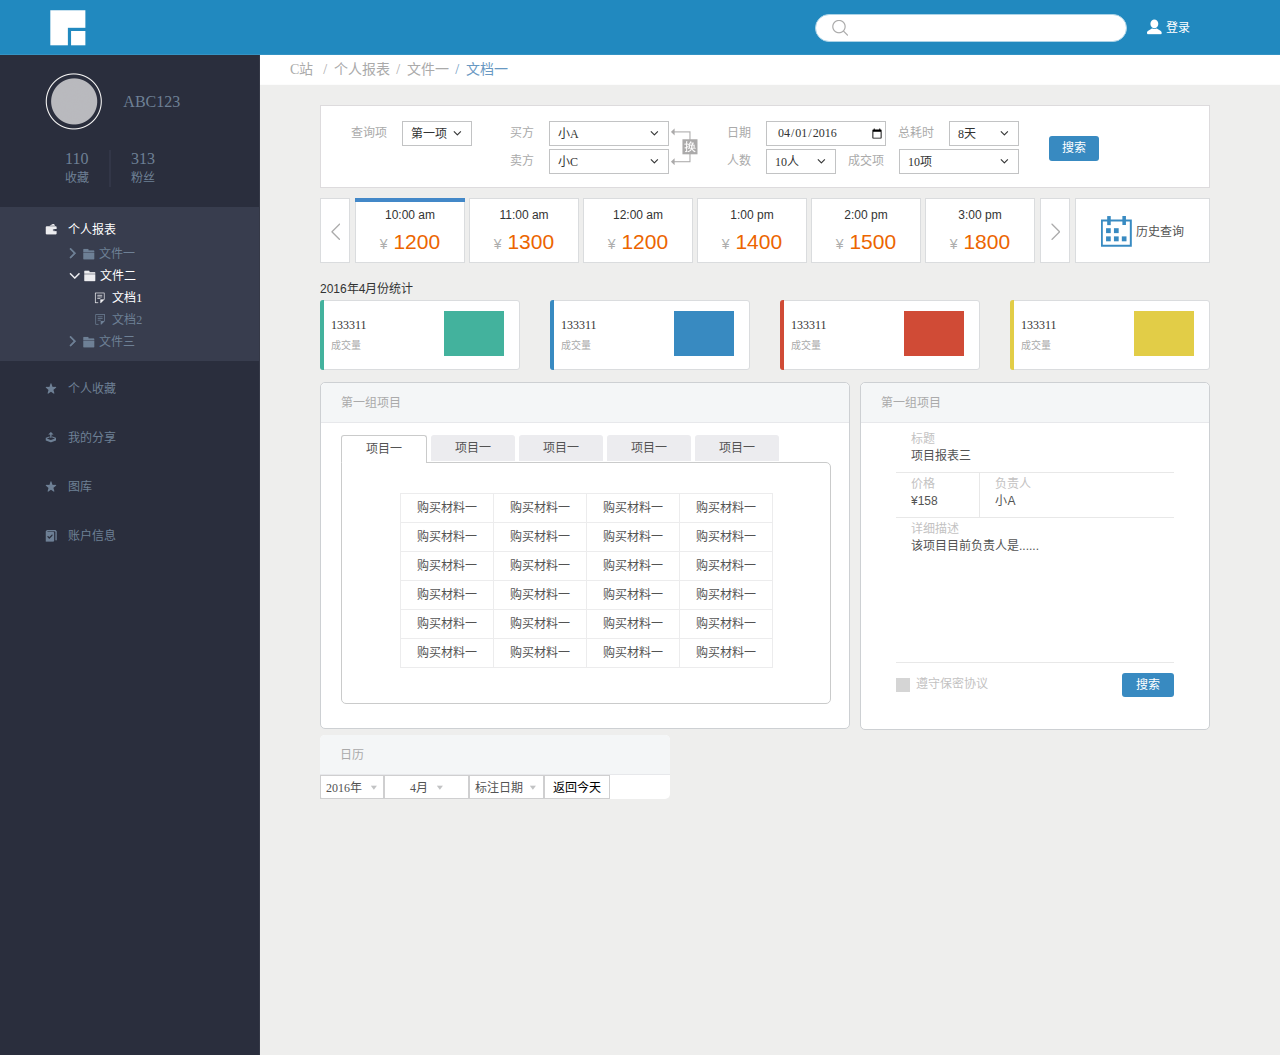
==== commit 014fde42: "开始写第五板块" ====
--- a/task9/index.html
+++ b/task9/index.html
@@ -439,6 +439,60 @@
     				</div>
     			</div>
     			<!-- 页面右边第四板块内容结束 -->
+                <!-- 页面右边第五板块内容开始 -->
+                <div class="mainr-box5 fix">
+                    <div class="mainr-box5l fl">
+                        <h2 class="mainr-box4l-h2">日历</h2>
+                        <!-- 日历头部开始 -->
+                        <div class="mainr-box5l-top">
+                            <a class="btn-select box5-btn-select box5-btn-select1" id="btn_select"> 
+                                <span class="box5-cur-select box5-cur-select1">2016年</span> 
+                                <select> 
+                                    <option>2016年</option> 
+                                    <option>2015年</option> 
+                                    <option>2014年</option> 
+                                    <option>2013年</option> 
+                                    <option>2012年</option> 
+                                    <option>2011年</option> 
+                                    <option>2010年</option> 
+                                </select> 
+                            </a>
+                            <a class="btn-select box5-btn-select box5-btn-select2" id="btn_select"> 
+                                <span class="box5-cur-select box5-cur-select2">4月</span> 
+                                <select>
+                                    <option>1月</option>
+                                    <option>2月</option>
+                                    <option>3月</option> 
+                                    <option>4月</option> 
+                                    <option>5月</option> 
+                                    <option>6月</option> 
+                                    <option>7月</option> 
+                                    <option>8月</option> 
+                                    <option>9月</option> 
+                                    <option>10月</option> 
+                                    <option>11月</option> 
+                                    <option>12月</option> 
+                                </select> 
+                            </a>
+                            <a class="btn-select box5-btn-select box5-btn-select3" id="btn_select"> 
+                                <span class="box5-cur-select box5-cur-select3">标注日期</span> 
+                                <select>
+                                    <option>1</option> 
+                                    <option>2</option> 
+                                    <option>3</option> 
+                                    <option>4</option> 
+                                    <option>5</option> 
+                                    <option>6</option> 
+                                </select> 
+                            </a>
+                            <input type="button" value="返回今天" class="mainr-box5l-back"> 
+                        </div>
+                        <!-- 日历头部结束 -->
+                        <div class="mainr-box5l-down"></div>
+                    </div>
+                    <div class="mainr-box5r fr"></div>
+                </div>
+                <!-- 页面右边第五板块内容结束 -->
     		</div>
     		<!-- 右边固定宽度容器结束 -->
     	</div>
--- a/task9/css/style.css
+++ b/task9/css/style.css
@@ -400,7 +400,7 @@
 	cursor: pointer;
 }
 .mainr-box2-left ul li:hover i {
-	display: block;
+	opacity: 1;
 }
 .mainr-box2-left ul li:first-child {
 	margin-left: 5px;
@@ -433,10 +433,12 @@
 	top: -1px;
 	left: -1px;
 	background: #4388c8;
-	display: none;
+	opacity: 0;
+	-webkit-transition: opacity .2s ease-out,border-color .2s ease-out;
+	transition: opacity .2s ease-out,border-color .2s ease-out;
 }
 .mainr-box2-left .on i {
-	display: block;
+	opacity: 1;
 }
 .mainr-box2-right {
 	width: 135px;
@@ -595,9 +597,11 @@
 	padding: 0 16px;
 	border: 1px solid #ececed;
 	cursor: pointer;
+	-webkit-transition: background-color .3s ease-out,border-color .3s ease-out;
+	transition: background-color .3s ease-out,border-color .3s ease-out;
 }
 .table-box table td:hover {
-	background: #f3f5f6;
+	background: #f1f1f1;
 }
 .mainr-box4r {
 	box-sizing: border-box;
@@ -705,4 +709,70 @@
 }
 .checkbox-box input[type=checkbox]:checked + label:after {
 	opacity: 1;
+}
+.mainr-box5 {
+	margin-top: 5px;
+}
+.mainr-box5l {
+	width: 350px;
+	border-radius: 5px;
+	background: #fff;
+}
+.mainr-box5l-top .box5-btn-select {
+	float: left;
+	box-sizing: border-box;
+    position: relative; 
+    display: inline-block; 
+    width: 70px; 
+    height: 24px;
+    border: 1px solid #cfcfd0;  
+    font: 12px/24px "黑体",SimHei; 
+    color: #535353;
+}
+.btn-select .box5-cur-select { 
+    position: absolute;
+    top: 0;
+    left: 0; 
+    display: block; 
+    width: 70px; 
+    height: 24px; 
+    line-height: 25px; 
+    text-indent: 8px; 
+}
+.mainr-box5l-top .box5-btn-select1 {
+	width: 64px;
+	background: url(../images/r-m5-1.png) no-repeat 50px center;
+}
+.mainr-box5l-top .box5-btn-select:hover {
+	background-image: url(../images/r-m5-1.png);
+}
+.btn-select .box5-cur-select1 {
+	width: 64px;
+	text-indent: 5px;
+}
+.mainr-box5l-top .box5-btn-select2 {
+	width: 85px;
+	background: url(../images/r-m5-1.png) no-repeat 52px center;
+}
+.btn-select .box5-cur-select2 {
+	width: 85px;
+	text-indent: 25px;
+}
+.mainr-box5l-top .box5-btn-select3 {
+	width: 75px;
+	background: url(../images/r-m5-1.png) no-repeat 60px center;
+}
+.btn-select .box5-cur-select3 {
+	width: 75px;
+	text-indent: 5px;
+}
+.mainr-box5l-back {
+	box-sizing: border-box;
+	height: 24px;
+	font: 12px/24px "黑体",SimHei;
+	padding: 0 8px;
+	border: 0;
+	cursor: pointer;
+	background: #fff;
+	border: 1px solid #cfcfd0;
 }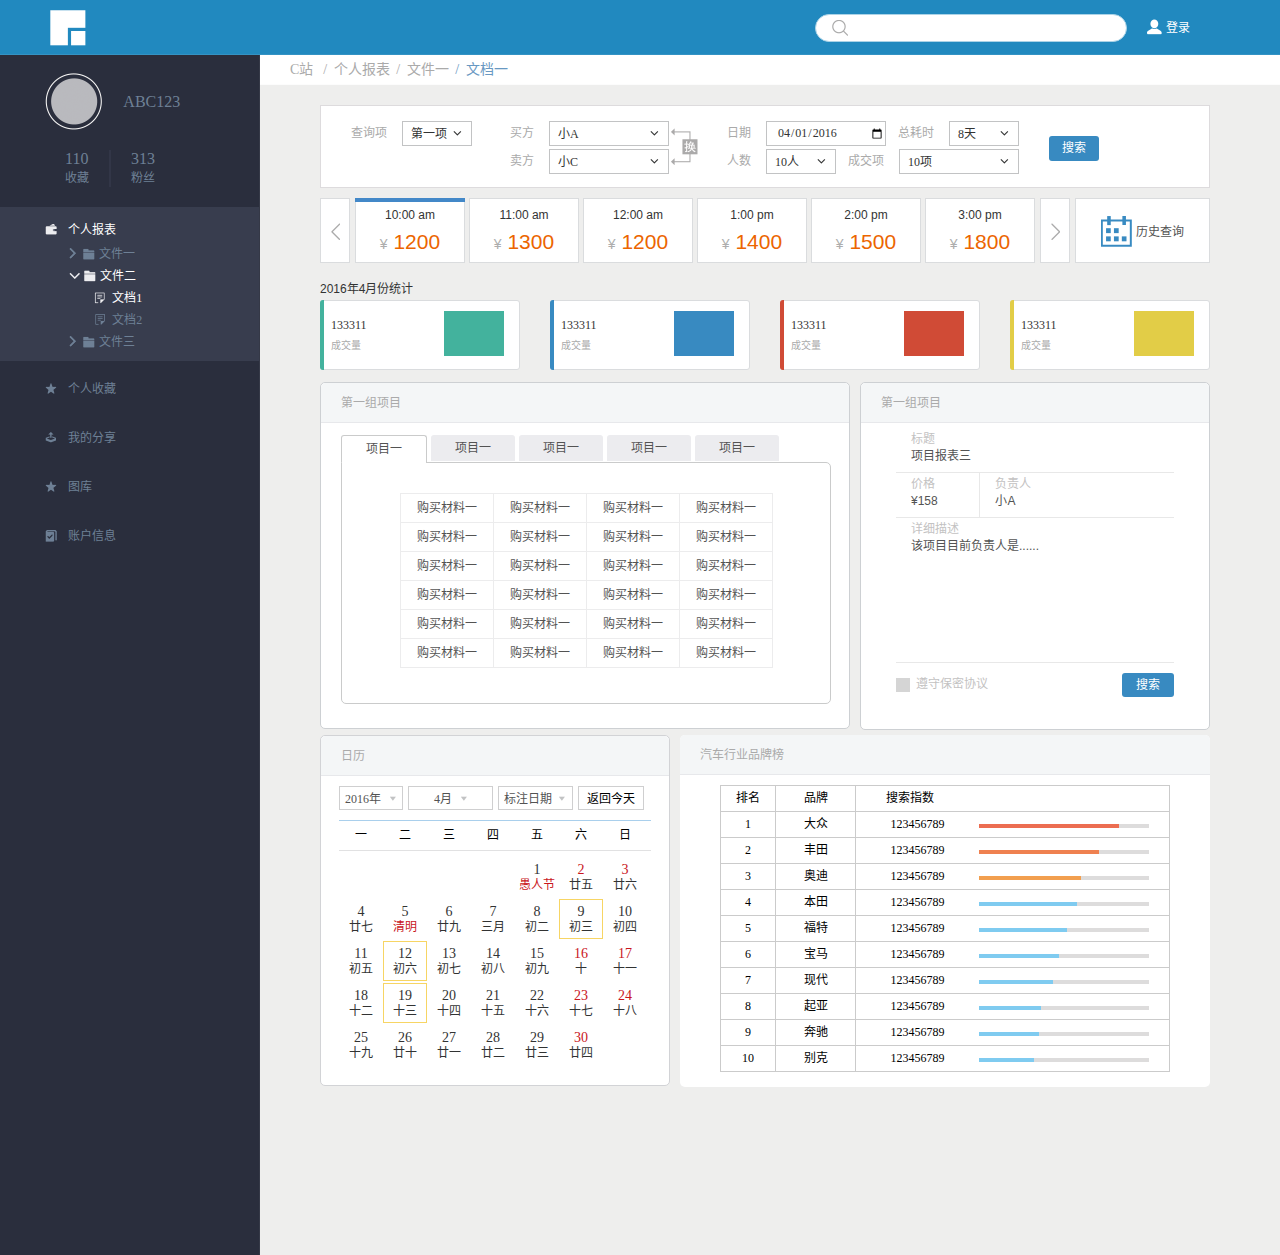
==== commit 32987761: "第五板块添加完毕，初稿一完成" ====
--- a/task9/index.html
+++ b/task9/index.html
@@ -441,56 +441,322 @@
     			<!-- 页面右边第四板块内容结束 -->
                 <!-- 页面右边第五板块内容开始 -->
                 <div class="mainr-box5 fix">
+                	<!-- 板块五左边内容开始 -->
                     <div class="mainr-box5l fl">
                         <h2 class="mainr-box4l-h2">日历</h2>
+                    	<div class="mainr-box5l-cont fix">    
                         <!-- 日历头部开始 -->
-                        <div class="mainr-box5l-top">
-                            <a class="btn-select box5-btn-select box5-btn-select1" id="btn_select"> 
-                                <span class="box5-cur-select box5-cur-select1">2016年</span> 
-                                <select> 
-                                    <option>2016年</option> 
-                                    <option>2015年</option> 
-                                    <option>2014年</option> 
-                                    <option>2013年</option> 
-                                    <option>2012年</option> 
-                                    <option>2011年</option> 
-                                    <option>2010年</option> 
-                                </select> 
-                            </a>
-                            <a class="btn-select box5-btn-select box5-btn-select2" id="btn_select"> 
-                                <span class="box5-cur-select box5-cur-select2">4月</span> 
-                                <select>
-                                    <option>1月</option>
-                                    <option>2月</option>
-                                    <option>3月</option> 
-                                    <option>4月</option> 
-                                    <option>5月</option> 
-                                    <option>6月</option> 
-                                    <option>7月</option> 
-                                    <option>8月</option> 
-                                    <option>9月</option> 
-                                    <option>10月</option> 
-                                    <option>11月</option> 
-                                    <option>12月</option> 
-                                </select> 
-                            </a>
-                            <a class="btn-select box5-btn-select box5-btn-select3" id="btn_select"> 
-                                <span class="box5-cur-select box5-cur-select3">标注日期</span> 
-                                <select>
-                                    <option>1</option> 
-                                    <option>2</option> 
-                                    <option>3</option> 
-                                    <option>4</option> 
-                                    <option>5</option> 
-                                    <option>6</option> 
-                                </select> 
-                            </a>
-                            <input type="button" value="返回今天" class="mainr-box5l-back"> 
-                        </div>
+                        	<div class="mainr-box5l-top">
+                            	<a class="btn-select box5-btn-select box5-btn-select1" id="btn_select"> 
+                            	    <span class="box5-cur-select box5-cur-select1">2016年</span> 
+                            	    <select> 
+                            	        <option>2016年</option> 
+                            	        <option>2015年</option> 
+                            	        <option>2014年</option> 
+                            	        <option>2013年</option> 
+                            	        <option>2012年</option> 
+                            	        <option>2011年</option> 
+                            	        <option>2010年</option> 
+                            	    </select> 
+                            	</a>
+                            	<a class="btn-select box5-btn-select box5-btn-select2" id="btn_select"> 
+                            	    <span class="box5-cur-select box5-cur-select2">4月</span> 
+                            	    <select>
+                            	        <option>1月</option>
+                            	        <option>2月</option>
+                            	        <option>3月</option> 
+                            	        <option>4月</option> 
+                            	        <option>5月</option> 
+                            	        <option>6月</option> 
+                            	        <option>7月</option> 
+                            	        <option>8月</option> 
+                            	        <option>9月</option> 
+                            	        <option>10月</option> 
+                            	        <option>11月</option> 
+                            	        <option>12月</option> 
+                            	    </select> 
+                            	</a>
+                            	<a class="btn-select box5-btn-select box5-btn-select3" id="btn_select"> 
+                            	    <span class="box5-cur-select box5-cur-select3">标注日期</span> 
+                            	    <select>
+                            	        <option>1</option> 
+                            	        <option>2</option> 
+                            	        <option>3</option> 
+                            	        <option>4</option> 
+                            	        <option>5</option> 
+                            	        <option>6</option> 
+                            	    </select> 
+                            	</a>
+                            	<input type="button" value="返回今天" class="mainr-box5l-back"> 
+                        	</div>
                         <!-- 日历头部结束 -->
-                        <div class="mainr-box5l-down"></div>
+                        	<div class="mainr-box5l-down">
+                        		<div class="mainr-box5l-week fix">
+                        			<ul>
+                        				<li>一</li>
+                        				<li>二</li>
+                        				<li>三</li>
+                        				<li>四</li>
+                        				<li>五</li>
+                        				<li>六</li>
+                        				<li>日</li>
+                        			</ul>
+                        		</div>
+                        		<div class="mainr-box5l-day fix">
+                        			<ul>
+                        				<li></li>
+                        				<li></li>
+                        				<li></li>
+                        				<li></li>
+                        				<li>
+                        					<h3>1</h3>
+                        					<p class="day-color">愚人节</p>
+                        				</li>
+                        				<li>
+                        					<h3 class="day-color">2</h3>
+                        					<p>廿五</p>
+                        				</li>
+                        				<li>
+                        					<h3 class="day-color">3</h3>
+                        					<p>廿六</p>
+                        				</li>
+                        			</ul>
+                        			<ul>
+                        				<li>
+                        					<h3>4</h3>
+                        					<p>廿七</p>
+                        				</li>
+                        				<li>
+                        					<h3>5</h3>
+                        					<p class="day-color">清明</p>
+                        				</li>
+                        				<li>
+                        					<h3>6</h3>
+                        					<p>廿九</p>
+                        				</li>
+                        				<li>
+                        					<h3>7</h3>
+                        					<p>三月</p>
+                        				</li>
+                        				<li>
+                        					<h3>8</h3>
+                        					<p>初二</p>
+                        				</li>
+                        				<li class="day-selected">
+                        					<h3>9</h3>
+                        					<p>初三</p>
+                        				</li>
+                        				<li>
+                        					<h3>10</h3>
+                        					<p>初四</p>
+                        				</li>
+                        			</ul>
+                        			<ul>
+                        				<li>
+                        					<h3>11</h3>
+                        					<p>初五</p>
+                        				</li>
+                        				<li class="day-selected">
+                        					<h3>12</h3>
+                        					<p>初六</p>
+                        				</li>
+                        				<li>
+                        					<h3>13</h3>
+                        					<p>初七</p>
+                        				</li>
+                        				<li>
+                        					<h3>14</h3>
+                        					<p>初八</p>
+                        				</li>
+                        				<li>
+                        					<h3>15</h3>
+                        					<p>初九</p>
+                        				</li>
+                        				<li>
+                        					<h3 class="day-color">16</h3>
+                        					<p>十</p>
+                        				</li>
+                        				<li>
+                        					<h3 class="day-color">17</h3>
+                        					<p>十一</p>
+                        				</li>
+                        			</ul>
+                        			<ul>
+                        				<li>
+                        					<h3>18</h3>
+                        					<p>十二</p>
+                        				</li>
+                        				<li class="day-selected">
+                        					<h3>19</h3>
+                        					<p>十三</p>
+                        				</li>
+                        				<li>
+                        					<h3>20</h3>
+                        					<p>十四</p>
+                        				</li>
+                        				<li>
+                        					<h3>21</h3>
+                        					<p>十五</p>
+                        				</li>
+                        				<li>
+                        					<h3>22</h3>
+                        					<p>十六</p>
+                        				</li>
+                        				<li>
+                        					<h3 class="day-color">23</h3>
+                        					<p>十七</p>
+                        				</li>
+                        				<li>
+                        					<h3 class="day-color">24</h3>
+                        					<p>十八</p>
+                        				</li>
+                        			</ul>
+                        			<ul>
+                        				<li>
+                        					<h3>25</h3>
+                        					<p>十九</p>
+                        				</li>
+                        				<li>
+                        					<h3>26</h3>
+                        					<p>廿十</p>
+                        				</li>
+                        				<li>
+                        					<h3>27</h3>
+                        					<p>廿一</p>
+                        				</li>
+                        				<li>
+                        					<h3>28</h3>
+                        					<p>廿二</p>
+                        				</li>
+                        				<li>
+                        					<h3>29</h3>
+                        					<p>廿三</p>
+                        				</li>
+                        				<li>
+                        					<h3 class="day-color">30</h3>
+                        					<p>廿四</p>
+                        				</li>
+                        				<li></li>
+                        			</ul>
+                        		</div>
+                        	</div>
+                    	</div>
+                	</div>
+                	<!-- 板块五左边内容结束 -->
+                	<!-- 板块五右边内容开始 -->
+                    <div class="mainr-box5r fr">
+                    	<h2 class="mainr-box4l-h2">汽车行业品牌榜</h2>
+                    	<div class="mainr-box5r-m fix">
+                    		<ul>
+                    			<li>
+                    				<div class="table1">排名</div>
+                    				<div class="table2">品牌</div>
+                    				<div class="table3">搜索指数</div>
+                    			</li>
+                    			<li>
+                    				<div class="table1">1</div>
+                    				<div class="table2">大众</div>
+                    				<div class="table3 table4">
+                    					123456789
+                    					<div class="table-line">
+                    						<i class="table-line1 table-line1-color1" style="width: 140px;"></i>
+                    					</div>
+                    				</div>
+                    			</li>
+                    			<li>
+                    				<div class="table1">2</div>
+                    				<div class="table2">丰田</div>
+                    				<div class="table3 table4">
+                    					123456789
+                    					<div class="table-line">
+                    						<i class="table-line1 table-line1-color2" style="width: 120px;"></i>
+                    					</div>
+                    				</div>
+                    			</li>
+                    			<li>
+                    				<div class="table1">3</div>
+                    				<div class="table2">奥迪</div>
+                    				<div class="table3 table4">
+                    					123456789
+                    					<div class="table-line">
+                    						<i class="table-line1 table-line1-color3" style="width: 102px;"></i>
+                    					</div>
+                    				</div>
+                    			</li>
+                    			<li>
+                    				<div class="table1">4</div>
+                    				<div class="table2">本田</div>
+                    				<div class="table3 table4">
+                    					123456789
+                    					<div class="table-line">
+                    						<i class="table-line1 table-line1-color4" style="width: 98px;"></i>
+                    					</div>
+                    				</div>
+                    			</li>
+                    			<li>
+                    				<div class="table1">5</div>
+                    				<div class="table2">福特</div>
+                    				<div class="table3 table4">
+                    					123456789
+                    					<div class="table-line">
+                    						<i class="table-line1 table-line1-color4" style="width: 88px;"></i>
+                    					</div>
+                    				</div>
+                    			</li>
+                    			<li>
+                    				<div class="table1">6</div>
+                    				<div class="table2">宝马</div>
+                    				<div class="table3 table4">
+                    					123456789
+                    					<div class="table-line">
+                    						<i class="table-line1 table-line1-color4" style="width: 80px;"></i>
+                    					</div>
+                    				</div>
+                    			</li>
+                    			<li>
+                    				<div class="table1">7</div>
+                    				<div class="table2">现代</div>
+                    				<div class="table3 table4">
+                    					123456789
+                    					<div class="table-line">
+                    						<i class="table-line1 table-line1-color4" style="width: 74px;"></i>
+                    					</div>
+                    				</div>
+                    			</li>
+                    			<li>
+                    				<div class="table1">8</div>
+                    				<div class="table2">起亚</div>
+                    				<div class="table3 table4">
+                    					123456789
+                    					<div class="table-line">
+                    						<i class="table-line1 table-line1-color4" style="width: 62px;"></i>
+                    					</div>
+                    				</div>
+                    			</li>
+                    			<li>
+                    				<div class="table1">9</div>
+                    				<div class="table2">奔驰</div>
+                    				<div class="table3 table4">
+                    					123456789
+                    					<div class="table-line">
+                    						<i class="table-line1 table-line1-color4" style="width: 60px;"></i>
+                    					</div>
+                    				</div>
+                    			</li>
+                    			<li>
+                    				<div class="table1">10</div>
+                    				<div class="table2">别克</div>
+                    				<div class="table3 table4">
+                    					123456789
+                    					<div class="table-line">
+                    						<i class="table-line1 table-line1-color4" style="width: 55px;"></i>
+                    					</div>
+                    				</div>
+                    			</li>
+                    		</ul>
+                    	</div>
                     </div>
-                    <div class="mainr-box5r fr"></div>
+                    <!-- 板块五右边内容结束 -->
                 </div>
                 <!-- 页面右边第五板块内容结束 -->
     		</div>
--- a/task9/css/style.css
+++ b/task9/css/style.css
@@ -74,7 +74,7 @@
 }
 .container {
 	min-width: 1200px;
-	height: 1000px;/*暂时高度，调试用*/
+	height: 1200px;/*暂时高度，调试用*/
 }
 .mainl {
 	box-sizing: border-box;
@@ -714,12 +714,24 @@
 	margin-top: 5px;
 }
 .mainr-box5l {
+	box-sizing: border-box;
 	width: 350px;
 	border-radius: 5px;
 	background: #fff;
+	border: 1px solid #d2d3d6;
+	border-radius: 5px;
+}
+.mainr-box5l-cont {
+	padding: 0 18px;
+	margin: 10px 0 20px 0;
+}
+.mainr-box5l-top {
+	padding-bottom: 10px;
+	border-bottom: 1px solid #a9cfec;
 }
 .mainr-box5l-top .box5-btn-select {
 	float: left;
+	margin-right: 5px;
 	box-sizing: border-box;
     position: relative; 
     display: inline-block; 
@@ -775,4 +787,123 @@
 	cursor: pointer;
 	background: #fff;
 	border: 1px solid #cfcfd0;
+}
+.mainr-box5l-week {
+	box-sizing: border-box;
+	border-bottom: 1px solid #e1e1e2;
+}
+.mainr-box5l-week ul li {
+	float: left;
+	padding: 0 16px;
+	line-height: 29px;
+}
+.mainr-box5l-day {
+	margin-top: 6px;
+}
+.mainr-box5l-day ul li {
+	box-sizing: border-box;
+	border: 1px solid #fff;
+	float: left;
+	width: 44px;
+	height: 40px;
+	text-align: center;
+	font: 12px/12px '黑体',SimHei;
+	color: #323333;
+	cursor: pointer;
+}
+.mainr-box5l-day ul {
+	margin-top: 2px;
+}
+.mainr-box5l-day ul:after{clear: both;content:"";display: table;}
+.mainr-box5l-day ul li:hover {
+	border-color: #f7d564;
+}
+.mainr-box5l-day li h3 {
+	margin: 5px 0 4px 0;
+}
+.mainr-box5l-day .day-color {
+	color: #c9161d;
+}
+.mainr-box5l-day .day-selected {
+	border-color: #f7d564;
+}
+.mainr-box5r {
+	box-sizing: border-box;
+	width: 530px;
+	background: #fff;
+	border-radius: 5px;
+}
+.mainr-box5r-m {
+	box-sizing: border-box;
+	width: 450px;
+	margin: 10px auto 15px;
+	border: 1px solid #cbcbcb;
+}
+.mainr-box5r-m ul li:after{clear: both;content:"";display: table;}
+.mainr-box5r-m ul li {
+	border-bottom: 1px solid #cbcbcb;
+	cursor: pointer;
+	-webkit-transition: background-color .3s ease-out,border-color .3s ease-out;
+	transition: background-color .3s ease-out,border-color .3s ease-out;
+}
+.mainr-box5r-m ul li:first-child {
+	cursor: default;
+}
+.mainr-box5r-m ul li:first-child:hover {
+	background: none;
+}
+.mainr-box5r-m ul li:last-child {
+	border: none;
+}
+.mainr-box5r-m ul li:hover {
+	background: #f4f5f6;
+}
+.table1,.table2,.table3 {
+	box-sizing: border-box;
+	float: left;
+	font: 12px/25px '黑体',SimHei;
+}
+.table1 {
+	width: 12%;
+	text-align: center;
+}
+.table2 {
+	width:18%;
+	text-align: center;
+	border-left: 1px solid #cbcbcb;
+}
+.table3 {
+	position: relative;
+	width:70%;
+	text-indent: 30px;
+	border-left: 1px solid #cbcbcb;
+}
+.table4 {
+	text-indent: 34px;
+}
+.table-line {
+	position: absolute;
+	top: 12px;
+	right: 20px;
+	width: 170px;
+	height: 4px;
+	background: #dddcdc;
+}
+.table-line1 {
+	position: absolute;
+	top: 0;
+	left: 0;
+	height: 100%;
+}
+.table-line1-color1 {
+	background: #ec6d51;
+}
+.table-line1-color2 {
+	background: #ef8150;
+}
+.table-line1-color3 {
+	background: #f29f4f;
+}
+.table-line1-color4 {
+	background: #7fcbf0;
 }